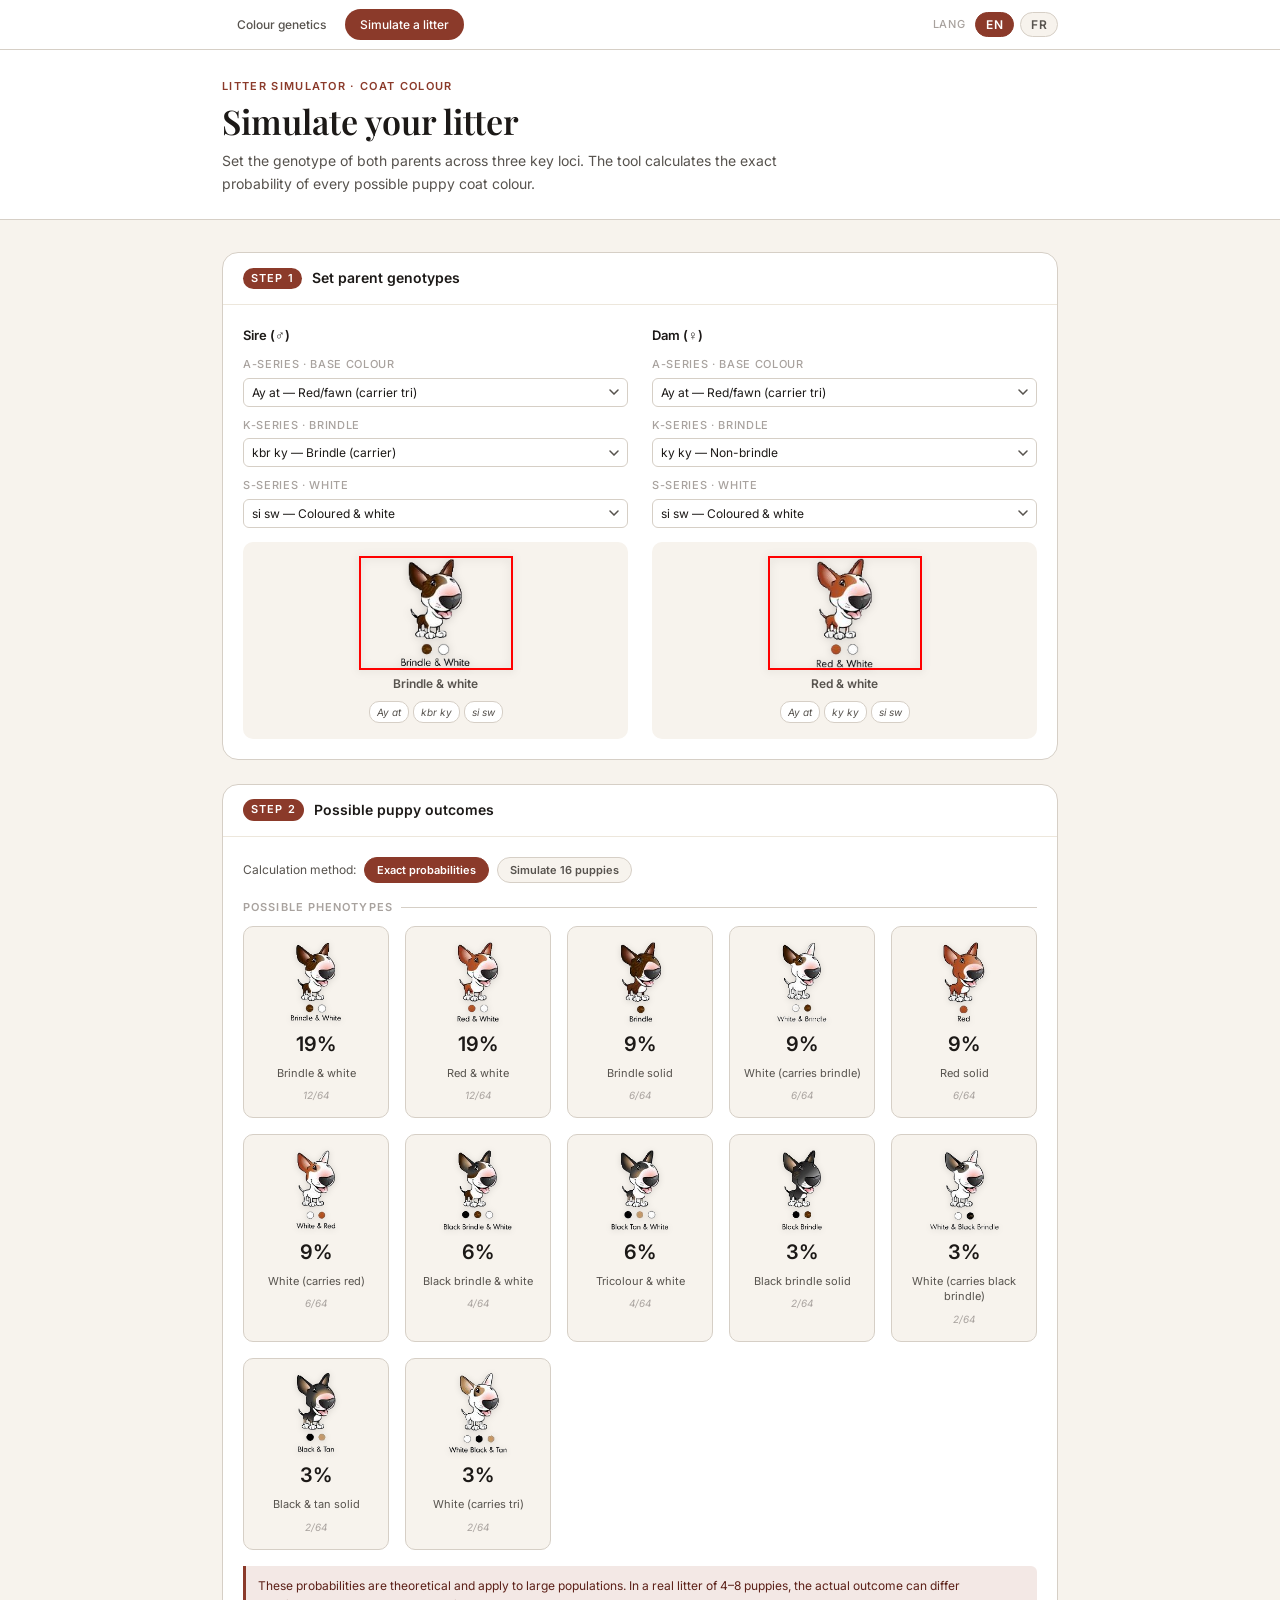
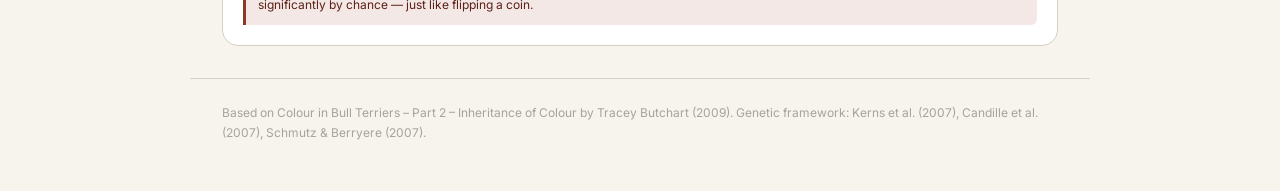
==== cross.html @ 782e5516 "Add files via upload" ====
<!DOCTYPE html>
<html lang="en">
<head>
<meta charset="UTF-8">
<meta name="viewport" content="width=device-width, initial-scale=1.0">
<title>Bull Terrier — Simulate a Litter</title>
<link rel="preconnect" href="https://fonts.googleapis.com">
<link href="https://fonts.googleapis.com/css2?family=Inter:wght@400;500;600&family=Playfair+Display:wght@600&display=swap" rel="stylesheet">
<link rel="stylesheet" href="styles.css">
</head>
<body>

<!-- TOP BAR -->
<div class="top-bar">
  <div class="top-bar-inner">
    <nav class="nav-links">
      <a class="nav-link" href="index.html" id="nav-genetics"></a>
      <a class="nav-link active" href="cross.html" id="nav-litter"></a>
    </nav>
    <div class="lang-group">
      <span class="lang-label">Lang</span>
      <button class="lang-btn active" id="btn-en" onclick="setLang('en')">EN</button>
      <button class="lang-btn" id="btn-fr" onclick="setLang('fr')">FR</button>
    </div>
  </div>
</div>

<!-- PAGE HEADER -->
<div class="page-header">
  <div class="page-header-inner">
    <div class="header-eyebrow" id="hdr-eyebrow"></div>
    <h1 id="hdr-title"></h1>
    <p id="hdr-desc"></p>
  </div>
</div>

<main>
  <!-- PARENTS CARD -->
  <div class="card">
    <div class="card-header">
      <span class="card-tag" id="card-tag-parents"></span>
      <span class="card-title" id="card-title-parents"></span>
    </div>
    <div class="card-body">
      <div class="parents-grid">

        <!-- Parent 1 -->
        <div class="parent-block">
          <div class="parent-label" id="p1-label"></div>
          <div class="locus-row">
            <div class="locus-row-label" id="p1-a-label"></div>
            <select id="p1-A" onchange="update()"></select>
          </div>
          <div class="locus-row">
            <div class="locus-row-label" id="p1-k-label"></div>
            <select id="p1-K" onchange="update()"></select>
          </div>
          <div class="locus-row">
            <div class="locus-row-label" id="p1-s-label"></div>
            <select id="p1-S" onchange="update()"></select>
          </div>
          <div class="dog-preview" id="p1-preview">
            <img id="p1-img" src="" alt="Parent 1" onerror="this.style.outline='2px solid red';console.error('Image not found:',this.src)"/>
            <div class="phenotype-badge" id="p1-pheno-label"></div>
            <div class="genotype-pills" id="p1-geno-pills"></div>
          </div>
        </div>

        <!-- Parent 2 -->
        <div class="parent-block">
          <div class="parent-label" id="p2-label"></div>
          <div class="locus-row">
            <div class="locus-row-label" id="p2-a-label"></div>
            <select id="p2-A" onchange="update()"></select>
          </div>
          <div class="locus-row">
            <div class="locus-row-label" id="p2-k-label"></div>
            <select id="p2-K" onchange="update()"></select>
          </div>
          <div class="locus-row">
            <div class="locus-row-label" id="p2-s-label"></div>
            <select id="p2-S" onchange="update()"></select>
          </div>
          <div class="dog-preview" id="p2-preview">
            <img id="p2-img" src="" alt="Parent 2" onerror="this.style.outline='2px solid red';console.error('Image not found:',this.src)"/>
            <div class="phenotype-badge" id="p2-pheno-label"></div>
            <div class="genotype-pills" id="p2-geno-pills"></div>
          </div>
        </div>

      </div>
    </div>
  </div>

  <!-- RESULTS CARD -->
  <div class="card">
    <div class="card-header">
      <span class="card-tag" id="card-tag-results"></span>
      <span class="card-title" id="card-title-results"></span>
    </div>
    <div class="card-body">
      <div class="method-row">
        <span class="method-label" id="method-label"></span>
        <button class="method-btn active" id="btn-exact" onclick="setMethod('exact')"></button>
        <button class="method-btn" id="btn-sim" onclick="setMethod('sim')"></button>
      </div>
      <div class="section-label" id="results-section-label"></div>
      <div class="results-grid" id="results-grid"></div>
      <div class="note-box" id="results-note"></div>
    </div>
  </div>
</main>

<footer id="footer-ref"></footer>

<script>
/* ══════════════════════════════════════════
   PNG ASSET MAP
══════════════════════════════════════════ */
const DOG_IMAGES = {
  'red-solid':           'assets/BT_SolidRed.png',
  'red-white':           'assets/BT_Red_White.png',
  'tri-solid':           'assets/BT_SolidTri.png',
  'tri-white':           'assets/BT_Tri.png',
  'brindle-solid':       'assets/BT_SolidBrindle.png',
  'brindle-white':       'assets/BT_Brindle_White.png',
  'black-brindle-solid': 'assets/BT_SolidBlackBrindle.png',
  'black-brindle-white': 'assets/BT_BlackBrindle.png',
  'white-red':           'assets/BT_white_CarRed.png',
  'white-tri':           'assets/BT_white_CarTri.png',
  'white-brindle':       'assets/BT_white_CarBrindle.png',
  'white-black-brindle': 'assets/BT_white_CarBlackBrindle.png',
};

/* ══════════════════════════════════════════
   TRANSLATIONS
══════════════════════════════════════════ */
const T = {
  en:{
    navGenetics:'Colour genetics', navLitter:'Simulate a litter',
    eyebrow:'Litter Simulator · Coat Colour',
    title:'Simulate your litter',
    desc:'Set the genotype of both parents across three key loci. The tool calculates the exact probability of every possible puppy coat colour.',
    tagParents:'Step 1', titleParents:'Set parent genotypes',
    tagResults:'Step 2', titleResults:'Possible puppy outcomes',
    p1:'Sire (♂)', p2:'Dam (♀)',
    aLocus:'A-series · Base colour', kLocus:'K-series · Brindle', sLocus:'S-series · White',
    methodLabel:'Calculation method:',
    btnExact:'Exact probabilities', btnSim:'Simulate 16 puppies',
    resultsLabel:'Possible phenotypes',
    note:'These probabilities are theoretical and apply to large populations. In a real litter of 4–8 puppies, the actual outcome can differ significantly by chance — just like flipping a coin.',
    noteSimu:'Simulation of 16 random puppies drawn from the genetic probabilities above.',
    footer:'Based on Colour in Bull Terriers – Part 2 – Inheritance of Colour by Tracey Butchart (2009). Genetic framework: Kerns et al. (2007), Candille et al. (2007), Schmutz & Berryere (2007).',
    A:{ AyAy:'Ay Ay — Red/fawn (true)',Ayat:'Ay at — Red/fawn (carrier tri)',atat:'at at — Black & tan / tri' },
    K:{ kbrkbr:'kbr kbr — Brindle (true)',kbrky:'kbr ky — Brindle (carrier)',kyky:'ky ky — Non-brindle' },
    S:{ sisi:'si si — Solid coloured',sisw:'si sw — Coloured & white',swsw:'sw sw — All white' },
    phenoLabel(ph){
      const map={
        'red-solid':'Red solid','red-white':'Red & white',
        'tri-solid':'Black & tan solid','tri-white':'Tricolour & white',
        'brindle-solid':'Brindle solid','brindle-white':'Brindle & white',
        'black-brindle-solid':'Black brindle solid','black-brindle-white':'Black brindle & white',
        'white-red':'White (carries red)','white-tri':'White (carries tri)',
        'white-brindle':'White (carries brindle)','white-black-brindle':'White (carries black brindle)',
      };
      return map[ph]||ph;
    },
    genoDesc(A,K,S){
      const ab=A==='AyAy'?'Ay Ay':A==='Ayat'?'Ay at':'at at';
      const kb=K==='kbrkbr'?'kbr kbr':K==='kbrky'?'kbr ky':'ky ky';
      const sb=S==='sisi'?'si si':S==='sisw'?'si sw':'sw sw';
      return [ab,kb,sb];
    },
    phenoVisible(A,K,S){
      if(S==='swsw'){
        if(!A.includes('Ay')&&K.includes('kbr')) return 'White (carries black brindle)';
        if(!A.includes('Ay')) return 'White (carries tri)';
        if(K.includes('kbr')) return 'White (carries brindle)';
        return 'White (carries red)';
      }
      const base=A.includes('Ay')?'red':'tri';
      const brindle=K.includes('kbr');
      const partial=S==='sisw';
      if(base==='red'&&!brindle) return partial?'Red & white':'Red solid';
      if(base==='red'&&brindle)  return partial?'Brindle & white':'Brindle solid';
      if(base==='tri'&&!brindle) return partial?'Tricolour & white':'Black & tan solid';
      return partial?'Black brindle & white':'Black brindle solid';
    }
  },
  fr:{
    navGenetics:'Génétique des couleurs', navLitter:'Simuler une portée',
    eyebrow:'Simulateur de portée · Couleur de robe',
    title:'Simuler votre portée',
    desc:'Définissez le génotype des deux parents pour les trois loci principaux. L\'outil calcule la probabilité exacte de chaque couleur de robe possible.',
    tagParents:'Étape 1', titleParents:'Définir les génotypes des parents',
    tagResults:'Étape 2', titleResults:'Résultats possibles des chiots',
    p1:'Père (♂)', p2:'Mère (♀)',
    aLocus:'Série A · Couleur de base', kLocus:'Série K · Bringé', sLocus:'Série S · Blanc',
    methodLabel:'Méthode de calcul :',
    btnExact:'Probabilités exactes', btnSim:'Simuler 16 chiots',
    resultsLabel:'Phénotypes possibles',
    note:'Ces probabilités sont théoriques et s\'appliquent à de grandes populations. Dans une portée réelle de 4 à 8 chiots, le résultat peut différer significativement par hasard — comme lancer une pièce.',
    noteSimu:'Simulation de 16 chiots aléatoires tirés des probabilités génétiques ci-dessus.',
    footer:'D\'après Colour in Bull Terriers – Part 2 de Tracey Butchart (2009). Références : Kerns et al. (2007), Candille et al. (2007), Schmutz & Berryere (2007).',
    A:{ AyAy:'Ay Ay — Roux/fauve (vrai)',Ayat:'Ay at — Roux/fauve (porteur tri)',atat:'at at — Noir et feu / tricolore' },
    K:{ kbrkbr:'kbr kbr — Bringé (vrai)',kbrky:'kbr ky — Bringé (porteur)',kyky:'ky ky — Non-bringé' },
    S:{ sisi:'si si — Uni coloré',sisw:'si sw — Coloré & blanc',swsw:'sw sw — Entièrement blanc' },
    phenoLabel(ph){
      const map={
        'red-solid':'Roux uni','red-white':'Roux & blanc',
        'tri-solid':'Noir et feu uni','tri-white':'Tricolore & blanc',
        'brindle-solid':'Bringé uni','brindle-white':'Bringé & blanc',
        'black-brindle-solid':'Bringé noir uni','black-brindle-white':'Bringé noir & blanc',
        'white-red':'Blanc (porteur roux)','white-tri':'Blanc (porteur tri)',
        'white-brindle':'Blanc (porteur bringé)','white-black-brindle':'Blanc (porteur bringé noir)',
      };
      return map[ph]||ph;
    },
    genoDesc(A,K,S){
      const ab=A==='AyAy'?'Ay Ay':A==='Ayat'?'Ay at':'at at';
      const kb=K==='kbrkbr'?'kbr kbr':K==='kbrky'?'kbr ky':'ky ky';
      const sb=S==='sisi'?'si si':S==='sisw'?'si sw':'sw sw';
      return [ab,kb,sb];
    },
    phenoVisible(A,K,S){
      if(S==='swsw'){
        if(!A.includes('Ay')&&K.includes('kbr')) return 'Blanc (porteur bringé noir)';
        if(!A.includes('Ay')) return 'Blanc (porteur tri)';
        if(K.includes('kbr')) return 'Blanc (porteur bringé)';
        return 'Blanc (porteur roux)';
      }
      const base=A.includes('Ay')?'red':'tri';
      const brindle=K.includes('kbr');
      const partial=S==='sisw';
      if(base==='red'&&!brindle) return partial?'Roux & blanc':'Roux uni';
      if(base==='red'&&brindle)  return partial?'Bringé & blanc':'Bringé uni';
      if(base==='tri'&&!brindle) return partial?'Tricolore & blanc':'Noir et feu uni';
      return partial?'Bringé noir & blanc':'Bringé noir uni';
    }
  }
};

/* ══════════════════════════════════════════
   PHENOTYPE KEY
══════════════════════════════════════════ */
function phenoKey(A,K,S){
  const isWhite   = S==='swsw';
  const isBase    = A.includes('Ay');
  const isBrindle = K.includes('kbr');
  const isPartial = S==='sisw';
  if(isWhite){
    if(isBase  && !isBrindle) return 'white-red';
    if(isBase  &&  isBrindle) return 'white-brindle';
    if(!isBase && !isBrindle) return 'white-tri';
    return 'white-black-brindle';
  }
  if(isBase  && !isBrindle) return isPartial?'red-white':'red-solid';
  if(isBase  &&  isBrindle) return isPartial?'brindle-white':'brindle-solid';
  if(!isBase && !isBrindle) return isPartial?'tri-white':'tri-solid';
  return isPartial?'black-brindle-white':'black-brindle-solid';
}

/* ══════════════════════════════════════════
   GAMETES HELPER
══════════════════════════════════════════ */
function getGametes(geno, alleles){
  const[a,b]=alleles;
  if(geno===a+a) return[a,a];
  if(geno===b+b) return[b,b];
  return[a,b];
}

/* ══════════════════════════════════════════
   EXACT PROBABILITY (64 combos)
══════════════════════════════════════════ */
function exactProbs(p1A,p1K,p1S,p2A,p2K,p2S){
  const aA=['Ay','at'], aK=['kbr','ky'], aS=['si','sw'];
  const g1A=getGametes(p1A,aA), g2A=getGametes(p2A,aA);
  const g1K=getGametes(p1K,aK), g2K=getGametes(p2K,aK);
  const g1S=getGametes(p1S,aS), g2S=getGametes(p2S,aS);
  const counts={}; let total=0;
  for(const a1 of g1A) for(const a2 of g2A)
  for(const k1 of g1K) for(const k2 of g2K)
  for(const s1 of g1S) for(const s2 of g2S){
    const cA=[a1,a2].sort((x,y)=>(x==='Ay'?0:1)-(y==='Ay'?0:1)).join('');
    const cK=[k1,k2].sort((x,y)=>(x==='kbr'?0:1)-(y==='kbr'?0:1)).join('');
    const cS=[s1,s2].sort((x,y)=>(x==='si'?0:1)-(y==='si'?0:1)).join('');
    const pk=phenoKey(cA,cK,cS);
    counts[pk]=(counts[pk]||0)+1; total++;
  }
  return Object.entries(counts).map(([k,n])=>({key:k,prob:n/total,n,total})).sort((a,b)=>b.prob-a.prob);
}

/* ══════════════════════════════════════════
   STATE
══════════════════════════════════════════ */
let lang   = localStorage.getItem('btLang')||'en';
let method = 'exact';

function setLang(l){
  lang=l; localStorage.setItem('btLang',l);
  document.getElementById('btn-en').classList.toggle('active',l==='en');
  document.getElementById('btn-fr').classList.toggle('active',l==='fr');
  document.documentElement.lang=l;
  rebuildUI(); update();
}

function setMethod(m){
  method=m;
  document.getElementById('btn-exact').classList.toggle('active',m==='exact');
  document.getElementById('btn-sim').classList.toggle('active',m==='sim');
  update();
}

/* ══════════════════════════════════════════
   BUILD SELECTS
══════════════════════════════════════════ */
function buildSelect(id, locus, savedVal){
  const sel=document.getElementById(id);
  const opts=locus==='A'?T[lang].A:locus==='K'?T[lang].K:T[lang].S;
  sel.innerHTML=Object.entries(opts).map(([v,label])=>`<option value="${v}">${label}</option>`).join('');
  if(savedVal && sel.querySelector(`option[value="${savedVal}"]`)) sel.value=savedVal;
}

/* ══════════════════════════════════════════
   UPDATE PARENT PREVIEW
══════════════════════════════════════════ */
function updatePreview(num){
  const t=T[lang];
  const A=document.getElementById(`p${num}-A`).value;
  const K=document.getElementById(`p${num}-K`).value;
  const S=document.getElementById(`p${num}-S`).value;
  const pk=phenoKey(A,K,S);
  const src=DOG_IMAGES[pk]||DOG_IMAGES['red-solid'];

  // Find or create the img — handles both current HTML and any stale cached version
  let imgEl=document.getElementById(`p${num}-img`);
  if(!imgEl){
    const preview=document.getElementById(`p${num}-preview`);
    imgEl=document.createElement('img');
    imgEl.id=`p${num}-img`;
    preview.insertBefore(imgEl, preview.firstChild);
  }
  imgEl.src=src;
  imgEl.alt=t.phenoVisible(A,K,S);

  document.getElementById(`p${num}-pheno-label`).textContent=t.phenoVisible(A,K,S);
  const pills=t.genoDesc(A,K,S);
  document.getElementById(`p${num}-geno-pills`).innerHTML=pills.map(p=>`<span class="gpill">${p}</span>`).join('');
}

/* ══════════════════════════════════════════
   UPDATE RESULTS
══════════════════════════════════════════ */
function update(){
  updatePreview(1); updatePreview(2);
  const t=T[lang];
  const p1A=document.getElementById('p1-A').value, p1K=document.getElementById('p1-K').value, p1S=document.getElementById('p1-S').value;
  const p2A=document.getElementById('p2-A').value, p2K=document.getElementById('p2-K').value, p2S=document.getElementById('p2-S').value;

  let outcomes;
  if(method==='exact'){
    outcomes=exactProbs(p1A,p1K,p1S,p2A,p2K,p2S);
    document.getElementById('results-note').textContent=t.note;
  } else {
    const aA=['Ay','at'],aK=['kbr','ky'],aS=['si','sw'];
    const g1A=getGametes(p1A,aA),g2A=getGametes(p2A,aA);
    const g1K=getGametes(p1K,aK),g2K=getGametes(p2K,aK);
    const g1S=getGametes(p1S,aS),g2S=getGametes(p2S,aS);
    const counts={};
    for(let i=0;i<16;i++){
      const a1=g1A[Math.floor(Math.random()*2)],a2=g2A[Math.floor(Math.random()*2)];
      const k1=g1K[Math.floor(Math.random()*2)],k2=g2K[Math.floor(Math.random()*2)];
      const s1=g1S[Math.floor(Math.random()*2)],s2=g2S[Math.floor(Math.random()*2)];
      const cA=[a1,a2].sort((x,y)=>(x==='Ay'?0:1)-(y==='Ay'?0:1)).join('');
      const cK=[k1,k2].sort((x,y)=>(x==='kbr'?0:1)-(y==='kbr'?0:1)).join('');
      const cS=[s1,s2].sort((x,y)=>(x==='si'?0:1)-(y==='si'?0:1)).join('');
      counts[phenoKey(cA,cK,cS)]=(counts[phenoKey(cA,cK,cS)]||0)+1;
    }
    outcomes=Object.entries(counts).map(([k,n])=>({key:k,prob:n/16,n,total:16})).sort((a,b)=>b.prob-a.prob);
    document.getElementById('results-note').textContent=t.noteSimu;
  }

  document.getElementById('results-grid').innerHTML=outcomes.map(o=>{
    const pct=Math.round(o.prob*100);
    const frac=method==='exact'?`${o.n}/${o.total}`:`${o.n}/16`;
    return `<div class="result-card">
      <img src="${DOG_IMAGES[o.key]||DOG_IMAGES['red-solid']}" alt="${t.phenoLabel(o.key)}" loading="lazy"/>
      <div class="result-pct">${pct}%</div>
      <div class="result-label">${t.phenoLabel(o.key)}</div>
      <div class="result-geno">${frac}</div>
    </div>`;
  }).join('');
}

/* ══════════════════════════════════════════
   REBUILD FULL UI
══════════════════════════════════════════ */
function rebuildUI(){
  const t=T[lang];
  document.getElementById('nav-genetics').textContent=t.navGenetics;
  document.getElementById('nav-litter').textContent=t.navLitter;
  document.getElementById('hdr-eyebrow').textContent=t.eyebrow;
  document.getElementById('hdr-title').textContent=t.title;
  document.getElementById('hdr-desc').textContent=t.desc;
  document.getElementById('card-tag-parents').textContent=t.tagParents;
  document.getElementById('card-title-parents').textContent=t.titleParents;
  document.getElementById('card-tag-results').textContent=t.tagResults;
  document.getElementById('card-title-results').textContent=t.titleResults;
  document.getElementById('p1-label').textContent=t.p1;
  document.getElementById('p2-label').textContent=t.p2;
  document.getElementById('p1-a-label').textContent=t.aLocus;
  document.getElementById('p1-k-label').textContent=t.kLocus;
  document.getElementById('p1-s-label').textContent=t.sLocus;
  document.getElementById('p2-a-label').textContent=t.aLocus;
  document.getElementById('p2-k-label').textContent=t.kLocus;
  document.getElementById('p2-s-label').textContent=t.sLocus;
  document.getElementById('method-label').textContent=t.methodLabel;
  document.getElementById('btn-exact').textContent=t.btnExact;
  document.getElementById('btn-sim').textContent=t.btnSim;
  document.getElementById('results-section-label').textContent=t.resultsLabel;
  document.getElementById('footer-ref').textContent=t.footer;
  const vals={
    p1A:document.getElementById('p1-A').value, p1K:document.getElementById('p1-K').value, p1S:document.getElementById('p1-S').value,
    p2A:document.getElementById('p2-A').value, p2K:document.getElementById('p2-K').value, p2S:document.getElementById('p2-S').value,
  };
  buildSelect('p1-A','A',vals.p1A); buildSelect('p1-K','K',vals.p1K); buildSelect('p1-S','S',vals.p1S);
  buildSelect('p2-A','A',vals.p2A); buildSelect('p2-K','K',vals.p2K); buildSelect('p2-S','S',vals.p2S);
}

/* ══════════════════════════════════════════
   INIT
══════════════════════════════════════════ */
document.getElementById('btn-en').classList.toggle('active', lang==='en');
document.getElementById('btn-fr').classList.toggle('active', lang==='fr');
document.documentElement.lang = lang;
rebuildUI();
document.getElementById('p1-A').value='Ayat';
document.getElementById('p1-K').value='kbrky';
document.getElementById('p1-S').value='sisw';
document.getElementById('p2-A').value='Ayat';
document.getElementById('p2-K').value='kyky';
document.getElementById('p2-S').value='sisw';
update();
</script>
</body>
</html>
---- styles.css ----
/* ══════════════════════════════════════════
   BULL TERRIER GENETICS — SHARED STYLESHEET
   Used by: index.html, cross.html
══════════════════════════════════════════ */

*, *::before, *::after { box-sizing: border-box; margin: 0; padding: 0; }

:root {
  --cream: #F7F3ED;
  --cream-dark: #EDE7DC;
  --ink: #1C1917;
  --ink-soft: #57534E;
  --ink-muted: #A8A29E;
  --rule: #D6CFC6;
  --accent: #8B3A2A;
  --accent-light: #F3E8E5;
  --white: #FFFFFF;
  --radius-sm: 6px;
  --radius-md: 10px;
  --radius-lg: 16px;
}

body {
  font-family: 'Inter', sans-serif;
  background: var(--cream);
  color: var(--ink);
  min-height: 100vh;
  line-height: 1.6;
}

/* ── TOP BAR (shared) ── */
.top-bar {
  background: var(--white);
  border-bottom: 1px solid var(--rule);
  position: sticky;
  top: 0;
  z-index: 100;
}

.top-bar-inner {
  max-width: 900px;
  margin: 0 auto;
  padding: 0.55rem 2rem;
  display: flex;
  justify-content: space-between;
  align-items: center;
  gap: 12px;
}

/* ── NAV LINKS (top bar) ── */
.nav-links { display: flex; gap: 4px; }

.nav-link {
  font-family: 'Inter', sans-serif;
  font-size: 12px;
  font-weight: 500;
  padding: 5px 14px;
  border-radius: 20px;
  border: 1px solid transparent;
  color: var(--ink-soft);
  text-decoration: none;
  transition: all 0.15s;
}
.nav-link:hover { background: var(--cream-dark); }
.nav-link.active { background: var(--accent); color: var(--white); }

/* legacy back-button style */
.nav-btn {
  font-size: 12px;
  font-weight: 600;
  padding: 6px 12px;
  border-radius: 20px;
  border: 1px solid var(--rule);
  background: var(--cream);
  color: var(--ink-soft);
  text-decoration: none;
  transition: 0.15s;
}
.nav-btn:hover { background: var(--cream-dark); }

/* ── LANG SWITCHER ── */
.lang-group { display: flex; align-items: center; gap: 6px; }

.lang-label {
  font-size: 11px;
  color: var(--ink-muted);
  font-weight: 500;
  letter-spacing: 0.05em;
  text-transform: uppercase;
  margin-right: 4px;
}

.lang-btn {
  font-family: 'Inter', sans-serif;
  font-size: 12px;
  font-weight: 600;
  padding: 4px 10px;
  border-radius: 20px;
  border: 1px solid var(--rule);
  background: var(--cream);
  color: var(--ink-soft);
  cursor: pointer;
  letter-spacing: 0.04em;
  transition: all 0.15s;
}
.lang-btn.active { background: var(--accent); color: var(--white); border-color: var(--accent); }
.lang-btn:hover:not(.active) { background: var(--cream-dark); }

/* ── PAGE HEADER (cross.html uses .page-header, index.html uses <header>) ── */
.page-header { background: var(--white); border-bottom: 1px solid var(--rule); }
.page-header-inner { max-width: 900px; margin: 0 auto; padding: 1.75rem 2rem 1.5rem; }

header {
  background: var(--white);
  padding: 1.75rem 2rem 1.5rem;
  max-width: 900px;
  margin: 0 auto;
}

.header-eyebrow {
  font-size: 11px;
  font-weight: 600;
  letter-spacing: 0.12em;
  text-transform: uppercase;
  color: var(--accent);
  margin-bottom: 6px;
}

header h1,
.page-header-inner h1 {
  font-family: 'Playfair Display', serif;
  font-size: clamp(22px, 5vw, 34px);
  font-weight: 600;
  color: var(--ink);
  line-height: 1.2;
}

header p,
.page-header-inner p {
  font-size: 14px;
  color: var(--ink-soft);
  margin-top: 8px;
  max-width: 580px;
}

/* ── MAIN LAYOUT ── */
main {
  max-width: 900px;
  margin: 0 auto;
  padding: 2rem;
  display: grid;
  gap: 1.5rem;
}

/* ── SHARED SECTION LABEL ── */
.section-label {
  font-size: 11px;
  font-weight: 600;
  letter-spacing: 0.1em;
  text-transform: uppercase;
  color: var(--ink-muted);
  margin-bottom: 10px;
  display: flex;
  align-items: center;
  gap: 8px;
}
.section-label::after { content: ''; flex: 1; height: 1px; background: var(--rule); }

/* ── NOTE BOX (shared) ── */
.note-box {
  background: var(--accent-light);
  border-left: 3px solid var(--accent);
  border-radius: 0 var(--radius-sm) var(--radius-sm) 0;
  padding: 10px 12px;
  font-size: 12px;
  color: #5C2018;
  line-height: 1.6;
  margin-top: 1rem;
  grid-column: 1 / -1;
}

/* ── FOOTER ── */
footer {
  max-width: 900px;
  margin: 0 auto;
  padding: 1.5rem 2rem 3rem;
  font-size: 12px;
  color: var(--ink-muted);
  border-top: 1px solid var(--rule);
  line-height: 1.7;
}

/* ── DIVIDER ── */
.divider { border: none; border-top: 1px solid var(--rule); margin: 0.5rem 0 1rem; }


/* ════════════════════════════════════════
   INDEX.HTML — PUNNETT SQUARES
════════════════════════════════════════ */

.locus-card {
  background: var(--white);
  border: 1px solid var(--rule);
  border-radius: var(--radius-lg);
  overflow: hidden;
}

.locus-header {
  padding: 1rem 1.25rem 0.75rem;
  border-bottom: 1px solid var(--cream-dark);
  display: flex;
  align-items: baseline;
  gap: 10px;
  flex-wrap: wrap;
}

.locus-tag {
  font-size: 11px;
  font-weight: 600;
  letter-spacing: 0.1em;
  text-transform: uppercase;
  color: var(--white);
  background: var(--accent);
  padding: 2px 8px;
  border-radius: 20px;
  flex-shrink: 0;
}

.locus-title { font-size: 15px; font-weight: 600; color: var(--ink); }
.locus-subtitle { font-size: 12px; color: var(--ink-muted); margin-top: 2px; font-weight: 400; width: 100%; }

.locus-body {
  padding: 1.25rem;
  display: grid;
  grid-template-columns: 1fr 1fr;
  gap: 1.5rem;
  align-items: start;
}

/* Punnett select rows */
.parent-row { display: flex; align-items: center; gap: 8px; margin-bottom: 8px; }
.parent-row label { font-size: 12px; font-weight: 500; color: var(--ink-soft); min-width: 62px; }
.parent-row select {
  font-family: 'Inter', sans-serif;
  font-size: 12px;
  padding: 5px 8px;
  border-radius: var(--radius-sm);
  border: 1px solid var(--rule);
  background: var(--cream);
  color: var(--ink);
  cursor: pointer;
  flex: 1;
  appearance: none;
  background-image: url("data:image/svg+xml,%3Csvg xmlns='http://www.w3.org/2000/svg' width='10' height='6' viewBox='0 0 10 6'%3E%3Cpath d='M1 1l4 4 4-4' stroke='%2357534E' stroke-width='1.5' fill='none' stroke-linecap='round'/%3E%3C/svg%3E");
  background-repeat: no-repeat;
  background-position: right 8px center;
  padding-right: 24px;
}
.parent-row select:focus { outline: 2px solid var(--accent); outline-offset: 1px; }

/* Punnett table */
.punnett-wrap { overflow-x: auto; }
table.punnett { border-collapse: collapse; width: 100%; table-layout: fixed; }
table.punnett th, table.punnett td {
  text-align: center; vertical-align: middle;
  padding: 6px 4px; border: 1px solid var(--rule); font-size: 12px;
}
table.punnett th { font-weight: 500; color: var(--ink-soft); background: var(--cream); font-size: 11px; }
table.punnett .corner { background: var(--cream); border-color: var(--cream-dark); }
.cell-geno { font-weight: 600; font-size: 12px; font-style: italic; }
.cell-pheno { font-size: 10px; margin-top: 2px; opacity: 0.88; font-weight: 400; }

/* Frequency pills */
.freqs { display: flex; flex-direction: column; gap: 6px; margin-top: 12px; }
.freq-row { display: flex; align-items: center; gap: 8px; font-size: 12px; color: var(--ink-soft); }
.freq-dot { width: 10px; height: 10px; border-radius: 50%; flex-shrink: 0; }
.freq-pct { font-weight: 600; color: var(--ink); min-width: 32px; }

/* Allele legend chips */
.allele-legend { display: flex; gap: 10px; flex-wrap: wrap; margin-bottom: 10px; }
.allele-chip {
  font-size: 11px; padding: 3px 8px; border-radius: 20px;
  border: 1px solid var(--rule); color: var(--ink-soft); background: var(--cream); font-style: italic;
}
.allele-chip strong {
  font-style: normal; font-weight: 600; color: var(--ink);
  font-size: 10px; margin-right: 3px; text-transform: uppercase; letter-spacing: 0.05em;
}

/* General rules grid */
.rules-grid { display: grid; grid-template-columns: repeat(auto-fit, minmax(220px, 1fr)); gap: 10px; margin-top: 1rem; }
.rule-card {
  background: var(--white); border: 1px solid var(--rule);
  border-radius: var(--radius-md); padding: 10px 12px; font-size: 12px; color: var(--ink-soft); line-height: 1.6;
}
.rule-card::before { content: attr(data-icon); display: block; font-size: 16px; margin-bottom: 4px; }


/* ════════════════════════════════════════
   CROSS.HTML — LITTER SIMULATOR
════════════════════════════════════════ */

/* Cards */
.card { background: var(--white); border: 1px solid var(--rule); border-radius: var(--radius-lg); overflow: hidden; }
.card-header {
  padding: 0.9rem 1.25rem;
  border-bottom: 1px solid var(--cream-dark);
  display: flex; align-items: center; gap: 10px;
}
.card-tag {
  font-size: 11px; font-weight: 600; letter-spacing: 0.1em; text-transform: uppercase;
  color: var(--white); background: var(--accent); padding: 2px 8px; border-radius: 20px; flex-shrink: 0;
}
.card-title { font-size: 14px; font-weight: 600; color: var(--ink); }
.card-body { padding: 1.25rem; }

/* Parents grid */
.parents-grid { display: grid; grid-template-columns: 1fr 1fr; gap: 1.5rem; }
.parent-block { display: flex; flex-direction: column; gap: 10px; }
.parent-label { font-size: 13px; font-weight: 600; color: var(--ink); }

/* Dog preview box */
.dog-preview {
  display: flex; flex-direction: column; align-items: center;
  gap: 8px; background: var(--cream); border-radius: var(--radius-md); padding: 1rem; margin-top: 4px;
}
.dog-preview img {
  width: 150px; height: 110px; object-fit: contain;
  filter: drop-shadow(0 1px 4px rgba(0,0,0,.15));
  display: block;
}
.phenotype-badge { font-size: 12px; font-weight: 600; color: var(--ink-soft); text-align: center; line-height: 1.4; }
.genotype-pills { display: flex; flex-wrap: wrap; gap: 4px; justify-content: center; }
.gpill {
  font-size: 10px; font-style: italic; background: var(--white);
  border: 1px solid var(--rule); border-radius: 10px; padding: 2px 7px; color: var(--ink-soft);
}

/* Locus select rows (cross.html) */
.locus-row { display: flex; flex-direction: column; gap: 4px; }
.locus-row-label { font-size: 11px; font-weight: 500; color: var(--ink-muted); text-transform: uppercase; letter-spacing: 0.06em; }
.locus-row select {
  font-family: 'Inter', sans-serif; font-size: 12px; padding: 6px 8px;
  border-radius: var(--radius-sm); border: 1px solid var(--rule);
  background: var(--white); color: var(--ink); cursor: pointer; width: 100%;
  appearance: none;
  background-image: url("data:image/svg+xml,%3Csvg xmlns='http://www.w3.org/2000/svg' width='10' height='6' viewBox='0 0 10 6'%3E%3Cpath d='M1 1l4 4 4-4' stroke='%2357534E' stroke-width='1.5' fill='none' stroke-linecap='round'/%3E%3C/svg%3E");
  background-repeat: no-repeat; background-position: right 8px center; padding-right: 24px;
}
.locus-row select:focus { outline: 2px solid var(--accent); outline-offset: 1px; }

/* Method toggle */
.method-row { display: flex; align-items: center; gap: 8px; margin-bottom: 1rem; flex-wrap: wrap; }
.method-label { font-size: 12px; color: var(--ink-soft); }
.method-btn {
  font-family: 'Inter', sans-serif; font-size: 11px; font-weight: 600;
  padding: 5px 12px; border-radius: 20px; border: 1px solid var(--rule);
  background: var(--cream); color: var(--ink-soft); cursor: pointer; transition: all 0.15s;
}
.method-btn.active { background: var(--accent); color: var(--white); border-color: var(--accent); }
.method-btn:hover:not(.active) { background: var(--cream-dark); }

/* Results grid */
.results-grid { display: grid; grid-template-columns: repeat(auto-fill, minmax(130px, 1fr)); gap: 1rem; }
.result-card {
  display: flex; flex-direction: column; align-items: center; gap: 6px;
  background: var(--cream); border: 1px solid var(--rule);
  border-radius: var(--radius-md); padding: 0.9rem 0.75rem;
}
.result-card img {
  width: 110px; height: 80px; object-fit: contain;
  filter: drop-shadow(0 1px 3px rgba(0,0,0,.12));
  display: block; margin: 0 auto;
  transition: transform 0.2s ease;
}
.result-card:hover img { transform: scale(1.05); }
.result-pct { font-size: 20px; font-weight: 600; color: var(--ink); }
.result-label { font-size: 11px; color: var(--ink-soft); text-align: center; line-height: 1.4; }
.result-geno { font-size: 10px; font-style: italic; color: var(--ink-muted); text-align: center; }

/* legacy size classes */
.dog-lg { width: 120px; height: auto; }
.dog-sm { width: 90px; height: auto; }


/* ── RESPONSIVE ── */
@media (max-width: 600px) {
  .locus-body { grid-template-columns: 1fr; }
  .parents-grid { grid-template-columns: 1fr; }
  .results-grid { grid-template-columns: repeat(auto-fill, minmax(110px, 1fr)); }
  main { padding: 1rem; }
  header, .page-header-inner { padding: 1.25rem 1rem 1rem; }
  .top-bar-inner { padding: 0.55rem 1rem; flex-wrap: wrap; }
}
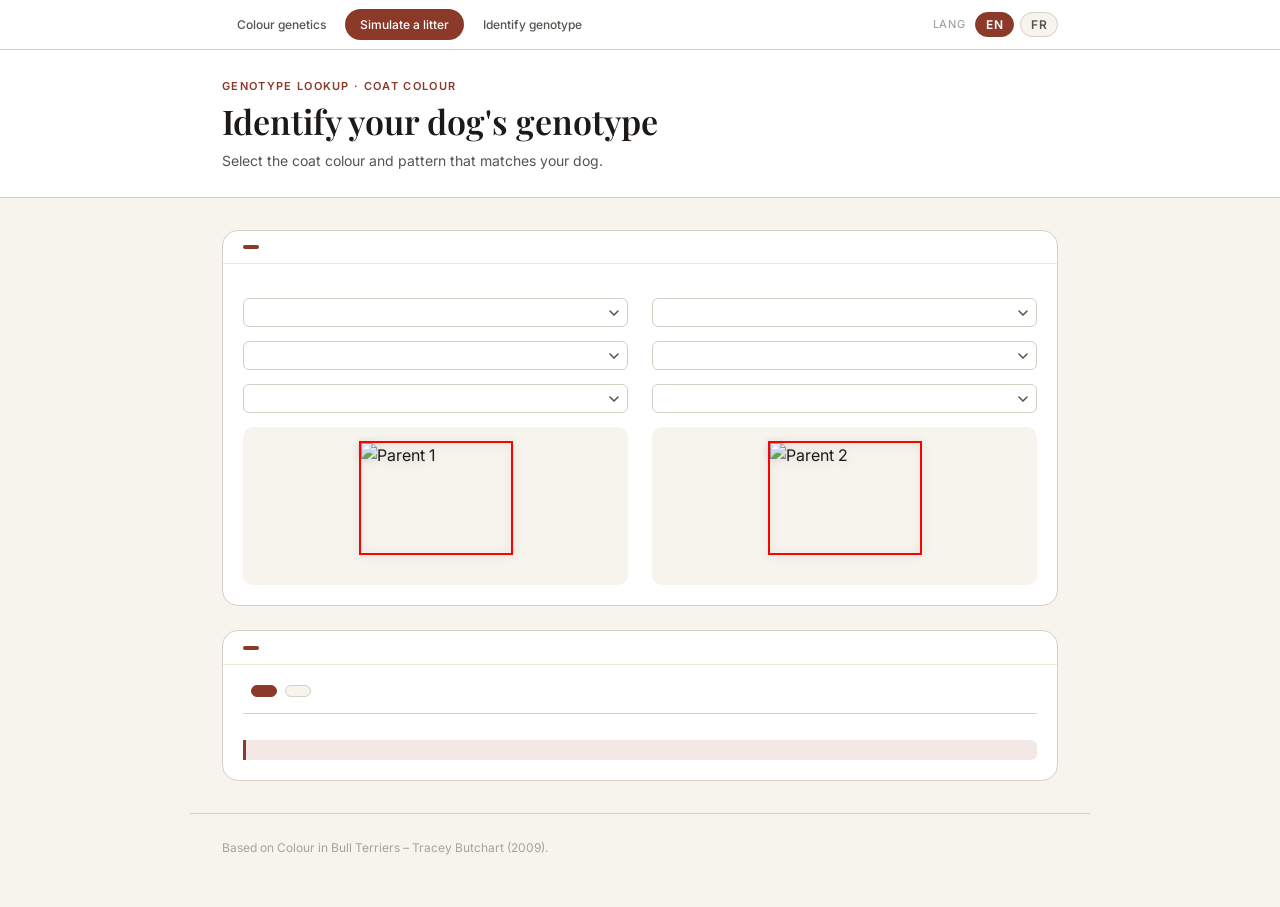
==== commit 70bc2219: "Add files via upload" ====
--- a/cross.html
+++ b/cross.html
@@ -16,6 +16,7 @@
     <nav class="nav-links">
       <a class="nav-link" href="index.html" id="nav-genetics"></a>
       <a class="nav-link active" href="cross.html" id="nav-litter"></a>
+      <a class="nav-link" href="reverse.html" id="nav-reverse"></a>
     </nav>
     <div class="lang-group">
       <span class="lang-label">Lang</span>
@@ -112,7 +113,7 @@
 </main>
 
 <footer id="footer-ref"></footer>
-
+<script src="js/ui.js"></script>
 <script>
 /* ══════════════════════════════════════════
    PNG ASSET MAP
@@ -137,7 +138,7 @@
 ══════════════════════════════════════════ */
 const T = {
   en:{
-    navGenetics:'Colour genetics', navLitter:'Simulate a litter',
+    navGenetics:'Colour genetics', navLitter:'Simulate a litter', navReverse:'Identify genotype',
     eyebrow:'Litter Simulator · Coat Colour',
     title:'Simulate your litter',
     desc:'Set the genotype of both parents across three key loci. The tool calculates the exact probability of every possible puppy coat colour.',
@@ -188,7 +189,7 @@
     }
   },
   fr:{
-    navGenetics:'Génétique des couleurs', navLitter:'Simuler une portée',
+    navGenetics:'Génétique des couleurs', navLitter:'Simuler une portée', navReverse:'Identifier le génotype',
     eyebrow:'Simulateur de portée · Couleur de robe',
     title:'Simuler votre portée',
     desc:'Définissez le génotype des deux parents pour les trois loci principaux. L\'outil calcule la probabilité exacte de chaque couleur de robe possible.',
@@ -199,19 +200,19 @@
     methodLabel:'Méthode de calcul :',
     btnExact:'Probabilités exactes', btnSim:'Simuler 16 chiots',
     resultsLabel:'Phénotypes possibles',
-    note:'Ces probabilités sont théoriques et s\'appliquent à de grandes populations. Dans une portée réelle de 4 à 8 chiots, le résultat peut différer significativement par hasard — comme lancer une pièce.',
+    note:'Ces probabilités sont théoriques et s\'appliquent à de grandes populations, elles représentent le champ des possibles. Dans une portée réelle de 4 à 8 chiots, le résultat peut différer significativement par hasard — comme lancer une pièce.',
     noteSimu:'Simulation de 16 chiots aléatoires tirés des probabilités génétiques ci-dessus.',
     footer:'D\'après Colour in Bull Terriers – Part 2 de Tracey Butchart (2009). Références : Kerns et al. (2007), Candille et al. (2007), Schmutz & Berryere (2007).',
-    A:{ AyAy:'Ay Ay — Roux/fauve (vrai)',Ayat:'Ay at — Roux/fauve (porteur tri)',atat:'at at — Noir et feu / tricolore' },
+    A:{ AyAy:'Ay Ay — Rouge/fauve (vrai)',Ayat:'Ay at — Rouge/fauve (porteur tri)',atat:'at at — Noir et feu / tricolore' },
     K:{ kbrkbr:'kbr kbr — Bringé (vrai)',kbrky:'kbr ky — Bringé (porteur)',kyky:'ky ky — Non-bringé' },
-    S:{ sisi:'si si — Uni coloré',sisw:'si sw — Coloré & blanc',swsw:'sw sw — Entièrement blanc' },
+    S:{ sisi:'si si — Solide coloré',sisw:'si sw — Coloré & blanc',swsw:'sw sw — Entièrement blanc' },
     phenoLabel(ph){
       const map={
-        'red-solid':'Roux uni','red-white':'Roux & blanc',
-        'tri-solid':'Noir et feu uni','tri-white':'Tricolore & blanc',
-        'brindle-solid':'Bringé uni','brindle-white':'Bringé & blanc',
-        'black-brindle-solid':'Bringé noir uni','black-brindle-white':'Bringé noir & blanc',
-        'white-red':'Blanc (porteur roux)','white-tri':'Blanc (porteur tri)',
+        'red-solid':'Rouge solide','red-white':'Rouge & blanc',
+        'tri-solid':'Noir et feu solide','tri-white':'Tricolore & blanc',
+        'brindle-solid':'Bringé solide','brindle-white':'Bringé & blanc',
+        'black-brindle-solid':'Bringé noir solide','black-brindle-white':'Bringé noir & blanc',
+        'white-red':'Blanc (porteur rouge)','white-tri':'Blanc (porteur tri)',
         'white-brindle':'Blanc (porteur bringé)','white-black-brindle':'Blanc (porteur bringé noir)',
       };
       return map[ph]||ph;
@@ -227,15 +228,15 @@
         if(!A.includes('Ay')&&K.includes('kbr')) return 'Blanc (porteur bringé noir)';
         if(!A.includes('Ay')) return 'Blanc (porteur tri)';
         if(K.includes('kbr')) return 'Blanc (porteur bringé)';
-        return 'Blanc (porteur roux)';
+        return 'Blanc (porteur rouge)';
       }
       const base=A.includes('Ay')?'red':'tri';
       const brindle=K.includes('kbr');
       const partial=S==='sisw';
-      if(base==='red'&&!brindle) return partial?'Roux & blanc':'Roux uni';
-      if(base==='red'&&brindle)  return partial?'Bringé & blanc':'Bringé uni';
-      if(base==='tri'&&!brindle) return partial?'Tricolore & blanc':'Noir et feu uni';
-      return partial?'Bringé noir & blanc':'Bringé noir uni';
+      if(base==='red'&&!brindle) return partial?'Rouge & blanc':'Rouge solide';
+      if(base==='red'&&brindle)  return partial?'Bringé & blanc':'Bringé solide';
+      if(base==='tri'&&!brindle) return partial?'Tricolore & blanc':'Noir et feu solide';
+      return partial?'Bringé noir & blanc':'Bringé noir solide';
     }
   }
 };
@@ -442,6 +443,38 @@
 document.getElementById('p2-K').value='kyky';
 document.getElementById('p2-S').value='sisw';
 update();
+
+/* ══════════════════════════════════════════
+   RENDER ALL UI
+══════════════════════════════════════════ */
+function renderAll(){
+  const ui = UI[lang];
+  document.getElementById('nav-genetics').textContent  = ui.navGenetics;
+  document.getElementById('nav-litter').textContent    = ui.navLitter;
+  document.getElementById('nav-reverse').textContent   = ui.navReverse;
+  document.getElementById('hdr-eyebrow').textContent   = ui.eyebrow;
+  document.getElementById('hdr-title').textContent     = ui.title;
+  document.getElementById('hdr-desc').textContent      = ui.desc;
+  document.getElementById('card-tag-step1').textContent  = ui.tagStep1;
+  document.getElementById('card-title-step1').textContent = ui.titleStep1;
+  document.getElementById('card-tag-step2').textContent  = ui.tagStep2;
+  document.getElementById('card-title-step2').textContent = ui.titleResults;
+  document.getElementById('label-coloured').textContent  = ui.labelColoured;
+  document.getElementById('label-white').textContent     = ui.labelWhite;
+  document.getElementById('empty-text').textContent      = ui.emptyText;
+  document.getElementById('footer-ref').textContent      = ui.footer;
+  renderGrid('grid-coloured', 'coloured');
+  renderGrid('grid-white',    'white');
+  renderResults();
+}
+
+/* ══════════════════════════════════════════
+   INIT
+══════════════════════════════════════════ */
+document.getElementById('btn-en').classList.toggle('active', lang==='en');
+document.getElementById('btn-fr').classList.toggle('active', lang==='fr');
+document.documentElement.lang = lang;
+renderAll();
 </script>
 </body>
 </html>
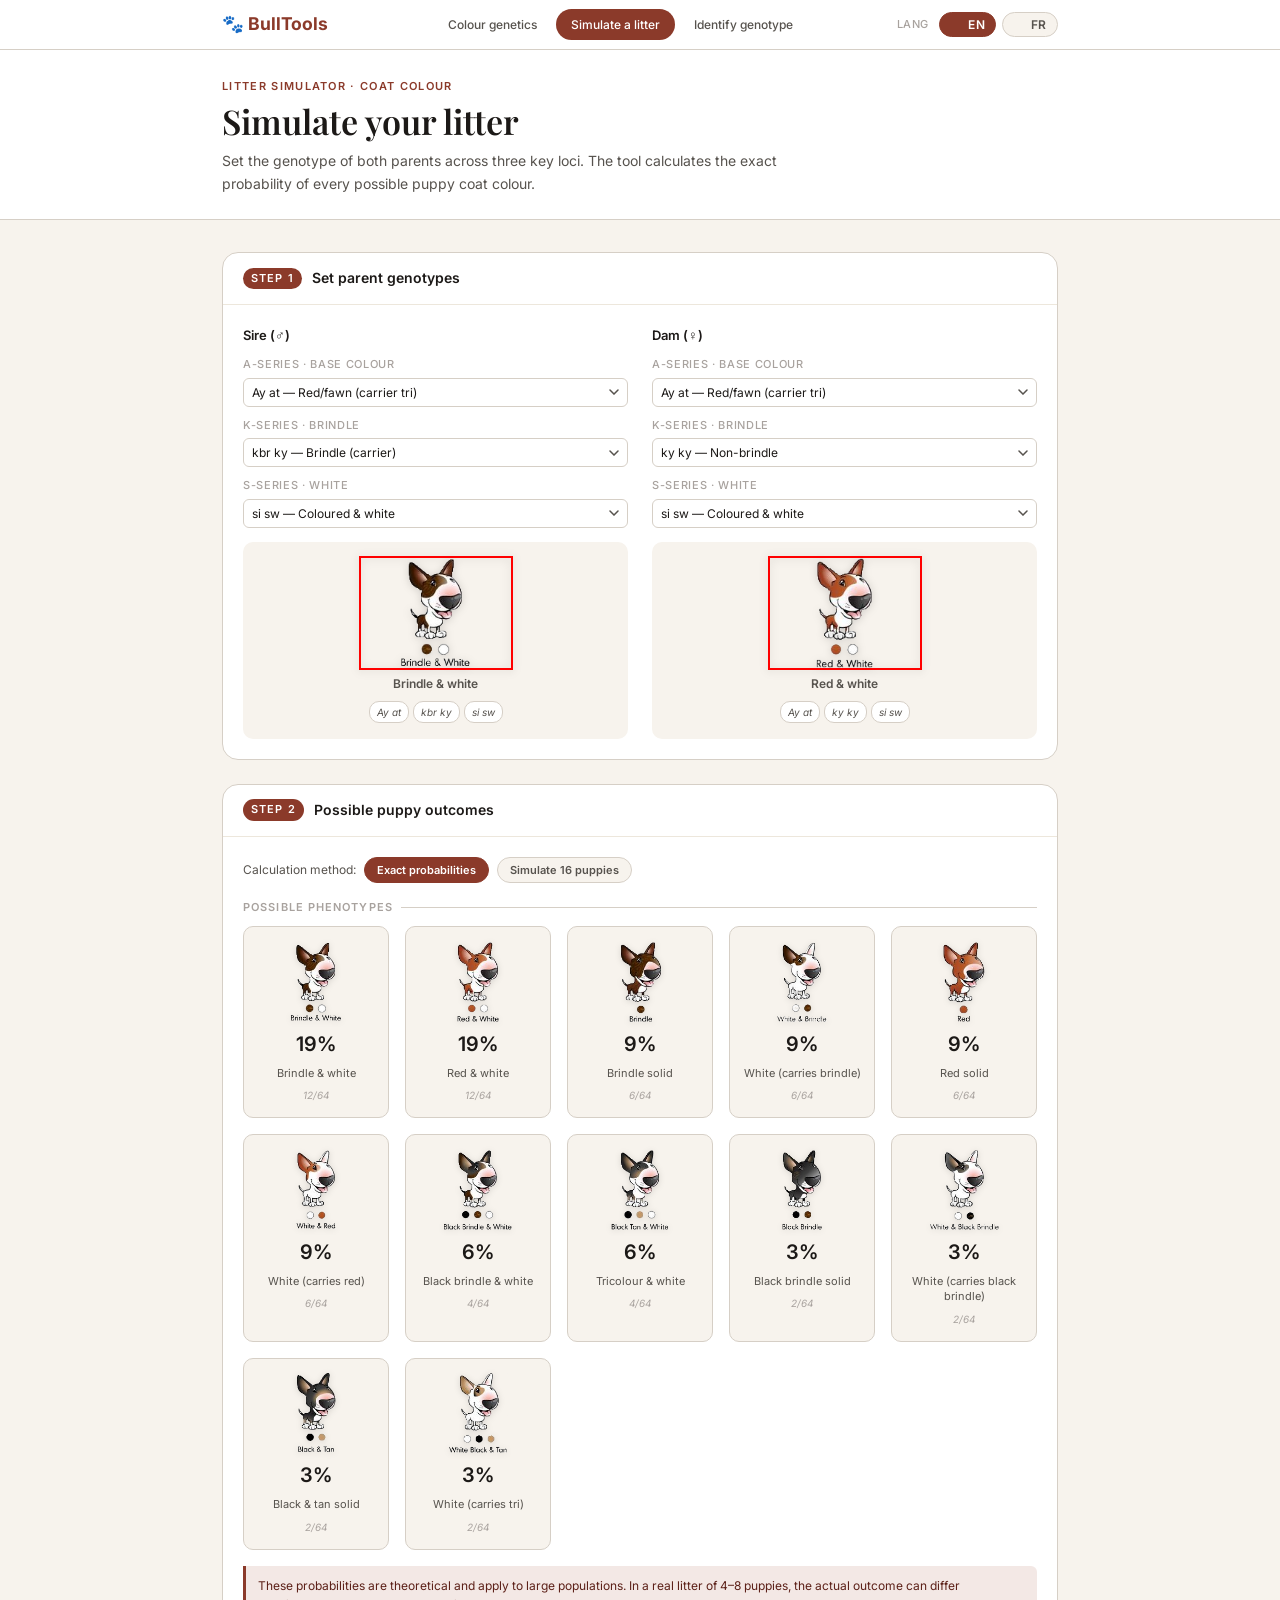
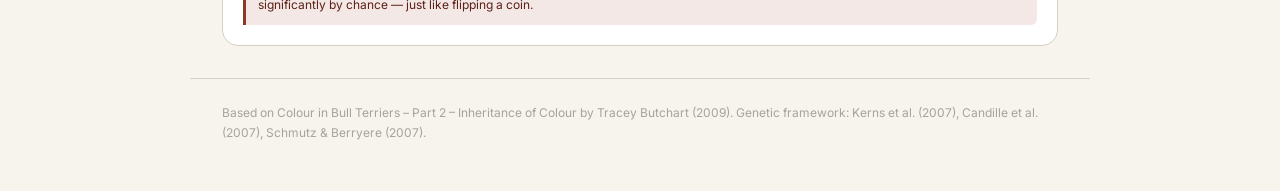
==== commit af4260a7: "Add files via upload" ====
--- a/cross.html
+++ b/cross.html
@@ -13,11 +13,17 @@
 <!-- TOP BAR -->
 <div class="top-bar">
   <div class="top-bar-inner">
+
+  <a href="index.html" class="brand">
+    🐾 BullTools
+  </a>
+
     <nav class="nav-links">
-      <a class="nav-link" href="index.html" id="nav-genetics"></a>
+      <a class="nav-link" href="genetics.html" id="nav-genetics"></a>
       <a class="nav-link active" href="cross.html" id="nav-litter"></a>
       <a class="nav-link" href="reverse.html" id="nav-reverse"></a>
     </nav>
+    
     <div class="lang-group">
       <span class="lang-label">Lang</span>
       <button class="lang-btn active" id="btn-en" onclick="setLang('en')">EN</button>
@@ -113,368 +119,9 @@
 </main>
 
 <footer id="footer-ref"></footer>
+
 <script src="js/ui.js"></script>
-<script>
-/* ══════════════════════════════════════════
-   PNG ASSET MAP
-══════════════════════════════════════════ */
-const DOG_IMAGES = {
-  'red-solid':           'assets/BT_SolidRed.png',
-  'red-white':           'assets/BT_Red_White.png',
-  'tri-solid':           'assets/BT_SolidTri.png',
-  'tri-white':           'assets/BT_Tri.png',
-  'brindle-solid':       'assets/BT_SolidBrindle.png',
-  'brindle-white':       'assets/BT_Brindle_White.png',
-  'black-brindle-solid': 'assets/BT_SolidBlackBrindle.png',
-  'black-brindle-white': 'assets/BT_BlackBrindle.png',
-  'white-red':           'assets/BT_white_CarRed.png',
-  'white-tri':           'assets/BT_white_CarTri.png',
-  'white-brindle':       'assets/BT_white_CarBrindle.png',
-  'white-black-brindle': 'assets/BT_white_CarBlackBrindle.png',
-};
+<script src="js/cross.js"></script>
 
-/* ══════════════════════════════════════════
-   TRANSLATIONS
-══════════════════════════════════════════ */
-const T = {
-  en:{
-    navGenetics:'Colour genetics', navLitter:'Simulate a litter', navReverse:'Identify genotype',
-    eyebrow:'Litter Simulator · Coat Colour',
-    title:'Simulate your litter',
-    desc:'Set the genotype of both parents across three key loci. The tool calculates the exact probability of every possible puppy coat colour.',
-    tagParents:'Step 1', titleParents:'Set parent genotypes',
-    tagResults:'Step 2', titleResults:'Possible puppy outcomes',
-    p1:'Sire (♂)', p2:'Dam (♀)',
-    aLocus:'A-series · Base colour', kLocus:'K-series · Brindle', sLocus:'S-series · White',
-    methodLabel:'Calculation method:',
-    btnExact:'Exact probabilities', btnSim:'Simulate 16 puppies',
-    resultsLabel:'Possible phenotypes',
-    note:'These probabilities are theoretical and apply to large populations. In a real litter of 4–8 puppies, the actual outcome can differ significantly by chance — just like flipping a coin.',
-    noteSimu:'Simulation of 16 random puppies drawn from the genetic probabilities above.',
-    footer:'Based on Colour in Bull Terriers – Part 2 – Inheritance of Colour by Tracey Butchart (2009). Genetic framework: Kerns et al. (2007), Candille et al. (2007), Schmutz & Berryere (2007).',
-    A:{ AyAy:'Ay Ay — Red/fawn (true)',Ayat:'Ay at — Red/fawn (carrier tri)',atat:'at at — Black & tan / tri' },
-    K:{ kbrkbr:'kbr kbr — Brindle (true)',kbrky:'kbr ky — Brindle (carrier)',kyky:'ky ky — Non-brindle' },
-    S:{ sisi:'si si — Solid coloured',sisw:'si sw — Coloured & white',swsw:'sw sw — All white' },
-    phenoLabel(ph){
-      const map={
-        'red-solid':'Red solid','red-white':'Red & white',
-        'tri-solid':'Black & tan solid','tri-white':'Tricolour & white',
-        'brindle-solid':'Brindle solid','brindle-white':'Brindle & white',
-        'black-brindle-solid':'Black brindle solid','black-brindle-white':'Black brindle & white',
-        'white-red':'White (carries red)','white-tri':'White (carries tri)',
-        'white-brindle':'White (carries brindle)','white-black-brindle':'White (carries black brindle)',
-      };
-      return map[ph]||ph;
-    },
-    genoDesc(A,K,S){
-      const ab=A==='AyAy'?'Ay Ay':A==='Ayat'?'Ay at':'at at';
-      const kb=K==='kbrkbr'?'kbr kbr':K==='kbrky'?'kbr ky':'ky ky';
-      const sb=S==='sisi'?'si si':S==='sisw'?'si sw':'sw sw';
-      return [ab,kb,sb];
-    },
-    phenoVisible(A,K,S){
-      if(S==='swsw'){
-        if(!A.includes('Ay')&&K.includes('kbr')) return 'White (carries black brindle)';
-        if(!A.includes('Ay')) return 'White (carries tri)';
-        if(K.includes('kbr')) return 'White (carries brindle)';
-        return 'White (carries red)';
-      }
-      const base=A.includes('Ay')?'red':'tri';
-      const brindle=K.includes('kbr');
-      const partial=S==='sisw';
-      if(base==='red'&&!brindle) return partial?'Red & white':'Red solid';
-      if(base==='red'&&brindle)  return partial?'Brindle & white':'Brindle solid';
-      if(base==='tri'&&!brindle) return partial?'Tricolour & white':'Black & tan solid';
-      return partial?'Black brindle & white':'Black brindle solid';
-    }
-  },
-  fr:{
-    navGenetics:'Génétique des couleurs', navLitter:'Simuler une portée', navReverse:'Identifier le génotype',
-    eyebrow:'Simulateur de portée · Couleur de robe',
-    title:'Simuler votre portée',
-    desc:'Définissez le génotype des deux parents pour les trois loci principaux. L\'outil calcule la probabilité exacte de chaque couleur de robe possible.',
-    tagParents:'Étape 1', titleParents:'Définir les génotypes des parents',
-    tagResults:'Étape 2', titleResults:'Résultats possibles des chiots',
-    p1:'Père (♂)', p2:'Mère (♀)',
-    aLocus:'Série A · Couleur de base', kLocus:'Série K · Bringé', sLocus:'Série S · Blanc',
-    methodLabel:'Méthode de calcul :',
-    btnExact:'Probabilités exactes', btnSim:'Simuler 16 chiots',
-    resultsLabel:'Phénotypes possibles',
-    note:'Ces probabilités sont théoriques et s\'appliquent à de grandes populations, elles représentent le champ des possibles. Dans une portée réelle de 4 à 8 chiots, le résultat peut différer significativement par hasard — comme lancer une pièce.',
-    noteSimu:'Simulation de 16 chiots aléatoires tirés des probabilités génétiques ci-dessus.',
-    footer:'D\'après Colour in Bull Terriers – Part 2 de Tracey Butchart (2009). Références : Kerns et al. (2007), Candille et al. (2007), Schmutz & Berryere (2007).',
-    A:{ AyAy:'Ay Ay — Rouge/fauve (vrai)',Ayat:'Ay at — Rouge/fauve (porteur tri)',atat:'at at — Noir et feu / tricolore' },
-    K:{ kbrkbr:'kbr kbr — Bringé (vrai)',kbrky:'kbr ky — Bringé (porteur)',kyky:'ky ky — Non-bringé' },
-    S:{ sisi:'si si — Solide coloré',sisw:'si sw — Coloré & blanc',swsw:'sw sw — Entièrement blanc' },
-    phenoLabel(ph){
-      const map={
-        'red-solid':'Rouge solide','red-white':'Rouge & blanc',
-        'tri-solid':'Noir et feu solide','tri-white':'Tricolore & blanc',
-        'brindle-solid':'Bringé solide','brindle-white':'Bringé & blanc',
-        'black-brindle-solid':'Bringé noir solide','black-brindle-white':'Bringé noir & blanc',
-        'white-red':'Blanc (porteur rouge)','white-tri':'Blanc (porteur tri)',
-        'white-brindle':'Blanc (porteur bringé)','white-black-brindle':'Blanc (porteur bringé noir)',
-      };
-      return map[ph]||ph;
-    },
-    genoDesc(A,K,S){
-      const ab=A==='AyAy'?'Ay Ay':A==='Ayat'?'Ay at':'at at';
-      const kb=K==='kbrkbr'?'kbr kbr':K==='kbrky'?'kbr ky':'ky ky';
-      const sb=S==='sisi'?'si si':S==='sisw'?'si sw':'sw sw';
-      return [ab,kb,sb];
-    },
-    phenoVisible(A,K,S){
-      if(S==='swsw'){
-        if(!A.includes('Ay')&&K.includes('kbr')) return 'Blanc (porteur bringé noir)';
-        if(!A.includes('Ay')) return 'Blanc (porteur tri)';
-        if(K.includes('kbr')) return 'Blanc (porteur bringé)';
-        return 'Blanc (porteur rouge)';
-      }
-      const base=A.includes('Ay')?'red':'tri';
-      const brindle=K.includes('kbr');
-      const partial=S==='sisw';
-      if(base==='red'&&!brindle) return partial?'Rouge & blanc':'Rouge solide';
-      if(base==='red'&&brindle)  return partial?'Bringé & blanc':'Bringé solide';
-      if(base==='tri'&&!brindle) return partial?'Tricolore & blanc':'Noir et feu solide';
-      return partial?'Bringé noir & blanc':'Bringé noir solide';
-    }
-  }
-};
-
-/* ══════════════════════════════════════════
-   PHENOTYPE KEY
-══════════════════════════════════════════ */
-function phenoKey(A,K,S){
-  const isWhite   = S==='swsw';
-  const isBase    = A.includes('Ay');
-  const isBrindle = K.includes('kbr');
-  const isPartial = S==='sisw';
-  if(isWhite){
-    if(isBase  && !isBrindle) return 'white-red';
-    if(isBase  &&  isBrindle) return 'white-brindle';
-    if(!isBase && !isBrindle) return 'white-tri';
-    return 'white-black-brindle';
-  }
-  if(isBase  && !isBrindle) return isPartial?'red-white':'red-solid';
-  if(isBase  &&  isBrindle) return isPartial?'brindle-white':'brindle-solid';
-  if(!isBase && !isBrindle) return isPartial?'tri-white':'tri-solid';
-  return isPartial?'black-brindle-white':'black-brindle-solid';
-}
-
-/* ══════════════════════════════════════════
-   GAMETES HELPER
-══════════════════════════════════════════ */
-function getGametes(geno, alleles){
-  const[a,b]=alleles;
-  if(geno===a+a) return[a,a];
-  if(geno===b+b) return[b,b];
-  return[a,b];
-}
-
-/* ══════════════════════════════════════════
-   EXACT PROBABILITY (64 combos)
-══════════════════════════════════════════ */
-function exactProbs(p1A,p1K,p1S,p2A,p2K,p2S){
-  const aA=['Ay','at'], aK=['kbr','ky'], aS=['si','sw'];
-  const g1A=getGametes(p1A,aA), g2A=getGametes(p2A,aA);
-  const g1K=getGametes(p1K,aK), g2K=getGametes(p2K,aK);
-  const g1S=getGametes(p1S,aS), g2S=getGametes(p2S,aS);
-  const counts={}; let total=0;
-  for(const a1 of g1A) for(const a2 of g2A)
-  for(const k1 of g1K) for(const k2 of g2K)
-  for(const s1 of g1S) for(const s2 of g2S){
-    const cA=[a1,a2].sort((x,y)=>(x==='Ay'?0:1)-(y==='Ay'?0:1)).join('');
-    const cK=[k1,k2].sort((x,y)=>(x==='kbr'?0:1)-(y==='kbr'?0:1)).join('');
-    const cS=[s1,s2].sort((x,y)=>(x==='si'?0:1)-(y==='si'?0:1)).join('');
-    const pk=phenoKey(cA,cK,cS);
-    counts[pk]=(counts[pk]||0)+1; total++;
-  }
-  return Object.entries(counts).map(([k,n])=>({key:k,prob:n/total,n,total})).sort((a,b)=>b.prob-a.prob);
-}
-
-/* ══════════════════════════════════════════
-   STATE
-══════════════════════════════════════════ */
-let lang   = localStorage.getItem('btLang')||'en';
-let method = 'exact';
-
-function setLang(l){
-  lang=l; localStorage.setItem('btLang',l);
-  document.getElementById('btn-en').classList.toggle('active',l==='en');
-  document.getElementById('btn-fr').classList.toggle('active',l==='fr');
-  document.documentElement.lang=l;
-  rebuildUI(); update();
-}
-
-function setMethod(m){
-  method=m;
-  document.getElementById('btn-exact').classList.toggle('active',m==='exact');
-  document.getElementById('btn-sim').classList.toggle('active',m==='sim');
-  update();
-}
-
-/* ══════════════════════════════════════════
-   BUILD SELECTS
-══════════════════════════════════════════ */
-function buildSelect(id, locus, savedVal){
-  const sel=document.getElementById(id);
-  const opts=locus==='A'?T[lang].A:locus==='K'?T[lang].K:T[lang].S;
-  sel.innerHTML=Object.entries(opts).map(([v,label])=>`<option value="${v}">${label}</option>`).join('');
-  if(savedVal && sel.querySelector(`option[value="${savedVal}"]`)) sel.value=savedVal;
-}
-
-/* ══════════════════════════════════════════
-   UPDATE PARENT PREVIEW
-══════════════════════════════════════════ */
-function updatePreview(num){
-  const t=T[lang];
-  const A=document.getElementById(`p${num}-A`).value;
-  const K=document.getElementById(`p${num}-K`).value;
-  const S=document.getElementById(`p${num}-S`).value;
-  const pk=phenoKey(A,K,S);
-  const src=DOG_IMAGES[pk]||DOG_IMAGES['red-solid'];
-
-  // Find or create the img — handles both current HTML and any stale cached version
-  let imgEl=document.getElementById(`p${num}-img`);
-  if(!imgEl){
-    const preview=document.getElementById(`p${num}-preview`);
-    imgEl=document.createElement('img');
-    imgEl.id=`p${num}-img`;
-    preview.insertBefore(imgEl, preview.firstChild);
-  }
-  imgEl.src=src;
-  imgEl.alt=t.phenoVisible(A,K,S);
-
-  document.getElementById(`p${num}-pheno-label`).textContent=t.phenoVisible(A,K,S);
-  const pills=t.genoDesc(A,K,S);
-  document.getElementById(`p${num}-geno-pills`).innerHTML=pills.map(p=>`<span class="gpill">${p}</span>`).join('');
-}
-
-/* ══════════════════════════════════════════
-   UPDATE RESULTS
-══════════════════════════════════════════ */
-function update(){
-  updatePreview(1); updatePreview(2);
-  const t=T[lang];
-  const p1A=document.getElementById('p1-A').value, p1K=document.getElementById('p1-K').value, p1S=document.getElementById('p1-S').value;
-  const p2A=document.getElementById('p2-A').value, p2K=document.getElementById('p2-K').value, p2S=document.getElementById('p2-S').value;
-
-  let outcomes;
-  if(method==='exact'){
-    outcomes=exactProbs(p1A,p1K,p1S,p2A,p2K,p2S);
-    document.getElementById('results-note').textContent=t.note;
-  } else {
-    const aA=['Ay','at'],aK=['kbr','ky'],aS=['si','sw'];
-    const g1A=getGametes(p1A,aA),g2A=getGametes(p2A,aA);
-    const g1K=getGametes(p1K,aK),g2K=getGametes(p2K,aK);
-    const g1S=getGametes(p1S,aS),g2S=getGametes(p2S,aS);
-    const counts={};
-    for(let i=0;i<16;i++){
-      const a1=g1A[Math.floor(Math.random()*2)],a2=g2A[Math.floor(Math.random()*2)];
-      const k1=g1K[Math.floor(Math.random()*2)],k2=g2K[Math.floor(Math.random()*2)];
-      const s1=g1S[Math.floor(Math.random()*2)],s2=g2S[Math.floor(Math.random()*2)];
-      const cA=[a1,a2].sort((x,y)=>(x==='Ay'?0:1)-(y==='Ay'?0:1)).join('');
-      const cK=[k1,k2].sort((x,y)=>(x==='kbr'?0:1)-(y==='kbr'?0:1)).join('');
-      const cS=[s1,s2].sort((x,y)=>(x==='si'?0:1)-(y==='si'?0:1)).join('');
-      counts[phenoKey(cA,cK,cS)]=(counts[phenoKey(cA,cK,cS)]||0)+1;
-    }
-    outcomes=Object.entries(counts).map(([k,n])=>({key:k,prob:n/16,n,total:16})).sort((a,b)=>b.prob-a.prob);
-    document.getElementById('results-note').textContent=t.noteSimu;
-  }
-
-  document.getElementById('results-grid').innerHTML=outcomes.map(o=>{
-    const pct=Math.round(o.prob*100);
-    const frac=method==='exact'?`${o.n}/${o.total}`:`${o.n}/16`;
-    return `<div class="result-card">
-      <img src="${DOG_IMAGES[o.key]||DOG_IMAGES['red-solid']}" alt="${t.phenoLabel(o.key)}" loading="lazy"/>
-      <div class="result-pct">${pct}%</div>
-      <div class="result-label">${t.phenoLabel(o.key)}</div>
-      <div class="result-geno">${frac}</div>
-    </div>`;
-  }).join('');
-}
-
-/* ══════════════════════════════════════════
-   REBUILD FULL UI
-══════════════════════════════════════════ */
-function rebuildUI(){
-  const t=T[lang];
-  document.getElementById('nav-genetics').textContent=t.navGenetics;
-  document.getElementById('nav-litter').textContent=t.navLitter;
-  document.getElementById('hdr-eyebrow').textContent=t.eyebrow;
-  document.getElementById('hdr-title').textContent=t.title;
-  document.getElementById('hdr-desc').textContent=t.desc;
-  document.getElementById('card-tag-parents').textContent=t.tagParents;
-  document.getElementById('card-title-parents').textContent=t.titleParents;
-  document.getElementById('card-tag-results').textContent=t.tagResults;
-  document.getElementById('card-title-results').textContent=t.titleResults;
-  document.getElementById('p1-label').textContent=t.p1;
-  document.getElementById('p2-label').textContent=t.p2;
-  document.getElementById('p1-a-label').textContent=t.aLocus;
-  document.getElementById('p1-k-label').textContent=t.kLocus;
-  document.getElementById('p1-s-label').textContent=t.sLocus;
-  document.getElementById('p2-a-label').textContent=t.aLocus;
-  document.getElementById('p2-k-label').textContent=t.kLocus;
-  document.getElementById('p2-s-label').textContent=t.sLocus;
-  document.getElementById('method-label').textContent=t.methodLabel;
-  document.getElementById('btn-exact').textContent=t.btnExact;
-  document.getElementById('btn-sim').textContent=t.btnSim;
-  document.getElementById('results-section-label').textContent=t.resultsLabel;
-  document.getElementById('footer-ref').textContent=t.footer;
-  const vals={
-    p1A:document.getElementById('p1-A').value, p1K:document.getElementById('p1-K').value, p1S:document.getElementById('p1-S').value,
-    p2A:document.getElementById('p2-A').value, p2K:document.getElementById('p2-K').value, p2S:document.getElementById('p2-S').value,
-  };
-  buildSelect('p1-A','A',vals.p1A); buildSelect('p1-K','K',vals.p1K); buildSelect('p1-S','S',vals.p1S);
-  buildSelect('p2-A','A',vals.p2A); buildSelect('p2-K','K',vals.p2K); buildSelect('p2-S','S',vals.p2S);
-}
-
-/* ══════════════════════════════════════════
-   INIT
-══════════════════════════════════════════ */
-document.getElementById('btn-en').classList.toggle('active', lang==='en');
-document.getElementById('btn-fr').classList.toggle('active', lang==='fr');
-document.documentElement.lang = lang;
-rebuildUI();
-document.getElementById('p1-A').value='Ayat';
-document.getElementById('p1-K').value='kbrky';
-document.getElementById('p1-S').value='sisw';
-document.getElementById('p2-A').value='Ayat';
-document.getElementById('p2-K').value='kyky';
-document.getElementById('p2-S').value='sisw';
-update();
-
-/* ══════════════════════════════════════════
-   RENDER ALL UI
-══════════════════════════════════════════ */
-function renderAll(){
-  const ui = UI[lang];
-  document.getElementById('nav-genetics').textContent  = ui.navGenetics;
-  document.getElementById('nav-litter').textContent    = ui.navLitter;
-  document.getElementById('nav-reverse').textContent   = ui.navReverse;
-  document.getElementById('hdr-eyebrow').textContent   = ui.eyebrow;
-  document.getElementById('hdr-title').textContent     = ui.title;
-  document.getElementById('hdr-desc').textContent      = ui.desc;
-  document.getElementById('card-tag-step1').textContent  = ui.tagStep1;
-  document.getElementById('card-title-step1').textContent = ui.titleStep1;
-  document.getElementById('card-tag-step2').textContent  = ui.tagStep2;
-  document.getElementById('card-title-step2').textContent = ui.titleResults;
-  document.getElementById('label-coloured').textContent  = ui.labelColoured;
-  document.getElementById('label-white').textContent     = ui.labelWhite;
-  document.getElementById('empty-text').textContent      = ui.emptyText;
-  document.getElementById('footer-ref').textContent      = ui.footer;
-  renderGrid('grid-coloured', 'coloured');
-  renderGrid('grid-white',    'white');
-  renderResults();
-}
-
-/* ══════════════════════════════════════════
-   INIT
-══════════════════════════════════════════ */
-document.getElementById('btn-en').classList.toggle('active', lang==='en');
-document.getElementById('btn-fr').classList.toggle('active', lang==='fr');
-document.documentElement.lang = lang;
-renderAll();
-</script>
 </body>
 </html>
--- a/styles.css
+++ b/styles.css
@@ -64,19 +64,6 @@
 .nav-link:hover { background: var(--cream-dark); }
 .nav-link.active { background: var(--accent); color: var(--white); }
 
-/* legacy back-button style */
-.nav-btn {
-  font-size: 12px;
-  font-weight: 600;
-  padding: 6px 12px;
-  border-radius: 20px;
-  border: 1px solid var(--rule);
-  background: var(--cream);
-  color: var(--ink-soft);
-  text-decoration: none;
-  transition: 0.15s;
-}
-.nav-btn:hover { background: var(--cream-dark); }
 
 /* ── LANG SWITCHER ── */
 .lang-group { display: flex; align-items: center; gap: 6px; }
@@ -103,20 +90,58 @@
   letter-spacing: 0.04em;
   transition: all 0.15s;
 }
-.lang-btn.active { background: var(--accent); color: var(--white); border-color: var(--accent); }
+.lang-btn.active {
+   background: var(--accent);
+    color: var(--white);
+     border-color: var(--accent);
+     }
 .lang-btn:hover:not(.active) { background: var(--cream-dark); }
 
-/* ── PAGE HEADER (cross.html uses .page-header, index.html uses <header>) ── */
-.page-header { background: var(--white); border-bottom: 1px solid var(--rule); }
-.page-header-inner { max-width: 900px; margin: 0 auto; padding: 1.75rem 2rem 1.5rem; }
-
-header {
+/* ── FLAGS INSIDE BUTTONS ── */
+
+.lang-btn {
+  position: relative;
+  padding-left: 28px; /* space for flag */
+}
+
+/* small flag icon */
+.lang-btn::before {
+  content: "";
+  position: absolute;
+  left: 6px;
+  top: 50%;
+  transform: translateY(-50%);
+  width: 16px;
+  height: 12px;
+  background-size: cover;
+  background-position: center;
+  border-radius: 2px;
+}
+
+/* English flag */
+#btn-en::before {
+  background-image: url("https://flagcdn.com/w20/gb.png");
+}
+
+/* French flag */
+#btn-fr::before {
+  background-image: url("https://flagcdn.com/w20/fr.png");
+}
+
+/* ── PAGE HEADER ── */
+
+.page-header {
   background: var(--white);
-  padding: 1.75rem 2rem 1.5rem;
+  border-bottom: 1px solid var(--rule);
+}
+
+.page-header-inner {
   max-width: 900px;
   margin: 0 auto;
-}
-
+  padding: 1.75rem 2rem 1.5rem;
+}
+
+/* eyebrow */
 .header-eyebrow {
   font-size: 11px;
   font-weight: 600;
@@ -126,7 +151,7 @@
   margin-bottom: 6px;
 }
 
-header h1,
+/* title */
 .page-header-inner h1 {
   font-family: 'Playfair Display', serif;
   font-size: clamp(22px, 5vw, 34px);
@@ -135,14 +160,13 @@
   line-height: 1.2;
 }
 
-header p,
+/* description */
 .page-header-inner p {
   font-size: 14px;
   color: var(--ink-soft);
   margin-top: 8px;
   max-width: 580px;
 }
-
 /* ── MAIN LAYOUT ── */
 main {
   max-width: 900px;
@@ -195,8 +219,70 @@
 
 
 /* ════════════════════════════════════════
-   INDEX.HTML — PUNNETT SQUARES
+   GENETICS.HTML — PUNNETT SQUARES
 ════════════════════════════════════════ */
+
+.home-hero {
+  text-align: center;
+  padding: 3rem 1rem 1rem;
+}
+
+.home-hero h1 {
+  font-family: 'Playfair Display', serif;
+  font-size: 2rem;
+}
+
+.home-hero p {
+  color: var(--ink-soft);
+}
+
+/* TOOL GRID */
+
+.tool-bar {
+  display: grid;
+  grid-template-columns: repeat(auto-fit, minmax(220px, 1fr));
+  gap: 1.5rem;
+  margin: 2rem 0;
+}
+
+.tool-card {
+  display: block;
+  background: var(--cream);
+  border: 1px solid var(--rule);
+  border-radius: var(--radius-md);
+  padding: 1.5rem;
+  text-decoration: none;
+  color: inherit;
+  transition: all .2s ease;
+}
+
+.tool-card:hover {
+  transform: translateY(-4px);
+  border-color: var(--accent);
+  box-shadow: 0 6px 14px rgba(0,0,0,0.08);
+}
+
+.tool-icon {
+  font-size: 2rem;
+}
+
+.tool-title {
+  font-weight: 600;
+  margin-top: .5rem;
+}
+
+.tool-desc {
+  font-size: 13px;
+  color: var(--ink-soft);
+}
+
+.brand {
+  font-weight: 700;
+  text-decoration: none;
+  color: var(--accent);
+  margin-right: 1rem;
+  font-size: 1.1rem;
+}
 
 .locus-card {
   background: var(--white);
@@ -392,3 +478,130 @@
   header, .page-header-inner { padding: 1.25rem 1rem 1rem; }
   .top-bar-inner { padding: 0.55rem 1rem; flex-wrap: wrap; }
 }
+
+
+/* ════════════════════════════════════════
+   REVERSE.HTML — GENOTYPE LOOKUP
+════════════════════════════════════════ */
+
+.pheno-grid {
+  display: grid;
+  grid-template-columns: repeat(auto-fill, minmax(140px, 1fr));
+  gap: 1rem;
+  margin-top: .5rem;
+}
+.pheno-card {
+  display: flex;
+  flex-direction: column;
+  align-items: center;
+  gap: 8px;
+  background: var(--cream);
+  border: 2px solid var(--rule);
+  border-radius: var(--radius-md);
+  padding: .85rem .6rem;
+  cursor: pointer;
+  transition: border-color .15s, background .15s;
+  text-align: center;
+}
+.pheno-card:hover { border-color: var(--accent); background: var(--accent-light); }
+.pheno-card.selected { border-color: var(--accent); background: var(--accent-light); box-shadow: 0 0 0 3px rgba(139,58,42,.15); }
+.pheno-card img { width: 100px; height: 72px; object-fit: contain; filter: drop-shadow(0 1px 3px rgba(0,0,0,.12)); pointer-events: none; }
+.pheno-card-label { font-size: 11px; font-weight: 600; color: var(--ink-soft); line-height: 1.4; }
+.pheno-card.selected .pheno-card-label { color: var(--accent); }
+
+/* ── results ── */
+.geno-results { display: grid; gap: 1rem; margin-top: .5rem; }
+.geno-option {
+  background: var(--cream);
+  border: 1px solid var(--rule);
+  border-radius: var(--radius-md);
+  padding: 1rem 1.1rem;
+}
+.geno-option-header {
+  display: flex;
+  align-items: center;
+  gap: 10px;
+  margin-bottom: 8px;
+  flex-wrap: wrap;
+}
+.geno-number {
+  font-size: 11px;
+  font-weight: 700;
+  letter-spacing: .08em;
+  text-transform: uppercase;
+  color: var(--white);
+  background: var(--accent);
+  padding: 2px 8px;
+  border-radius: 20px;
+  flex-shrink: 0;
+}
+.geno-formula {
+  font-size: 14px;
+  font-style: italic;
+  font-weight: 600;
+  color: var(--ink);
+  display: flex;
+  flex-wrap: wrap;
+  gap: 6px;
+  align-items: center;
+}
+.locus-pill {
+  font-size: 12px;
+  font-style: italic;
+  background: var(--white);
+  border: 1px solid var(--rule);
+  border-radius: 10px;
+  padding: 2px 10px;
+  color: var(--ink);
+  font-weight: 600;
+}
+.locus-pill span {
+  font-weight: 400;
+  font-style: normal;
+  color: var(--ink-muted);
+  font-size: 10px;
+  margin-left: 4px;
+}
+.offspring-note {
+  font-size: 12px;
+  color: var(--ink-soft);
+  line-height: 1.6;
+  margin-top: 6px;
+  padding-top: 6px;
+  border-top: 1px solid var(--rule);
+}
+.offspring-note strong { color: var(--ink-soft); font-weight: 600; }
+
+.empty-state {
+  text-align: center;
+  padding: 2.5rem 1rem;
+  color: var(--ink-muted);
+  font-size: 14px;
+}
+.empty-state .icon { font-size: 2.5rem; margin-bottom: .5rem; }
+
+.hint-box {
+  background: var(--accent-light);
+  border-left: 3px solid var(--accent);
+  border-radius: 0 var(--radius-sm) var(--radius-sm) 0;
+  padding: 10px 12px;
+  font-size: 12px;
+  color: #5C2018;
+  line-height: 1.6;
+  margin-top: 1rem;
+}
+
+.selected-banner {
+  display: none;
+  align-items: center;
+  gap: 10px;
+  background: var(--white);
+  border: 1px solid var(--rule);
+  border-radius: var(--radius-md);
+  padding: .75rem 1rem;
+  margin-bottom: 1rem;
+}
+.selected-banner.visible { display: flex; }
+.selected-banner img { width: 64px; height: 46px; object-fit: contain; }
+.selected-banner-text { font-size: 13px; font-weight: 600; color: var(--ink); }
+.selected-banner-sub  { font-size: 11px; color: var(--ink-muted); margin-top: 2px; }
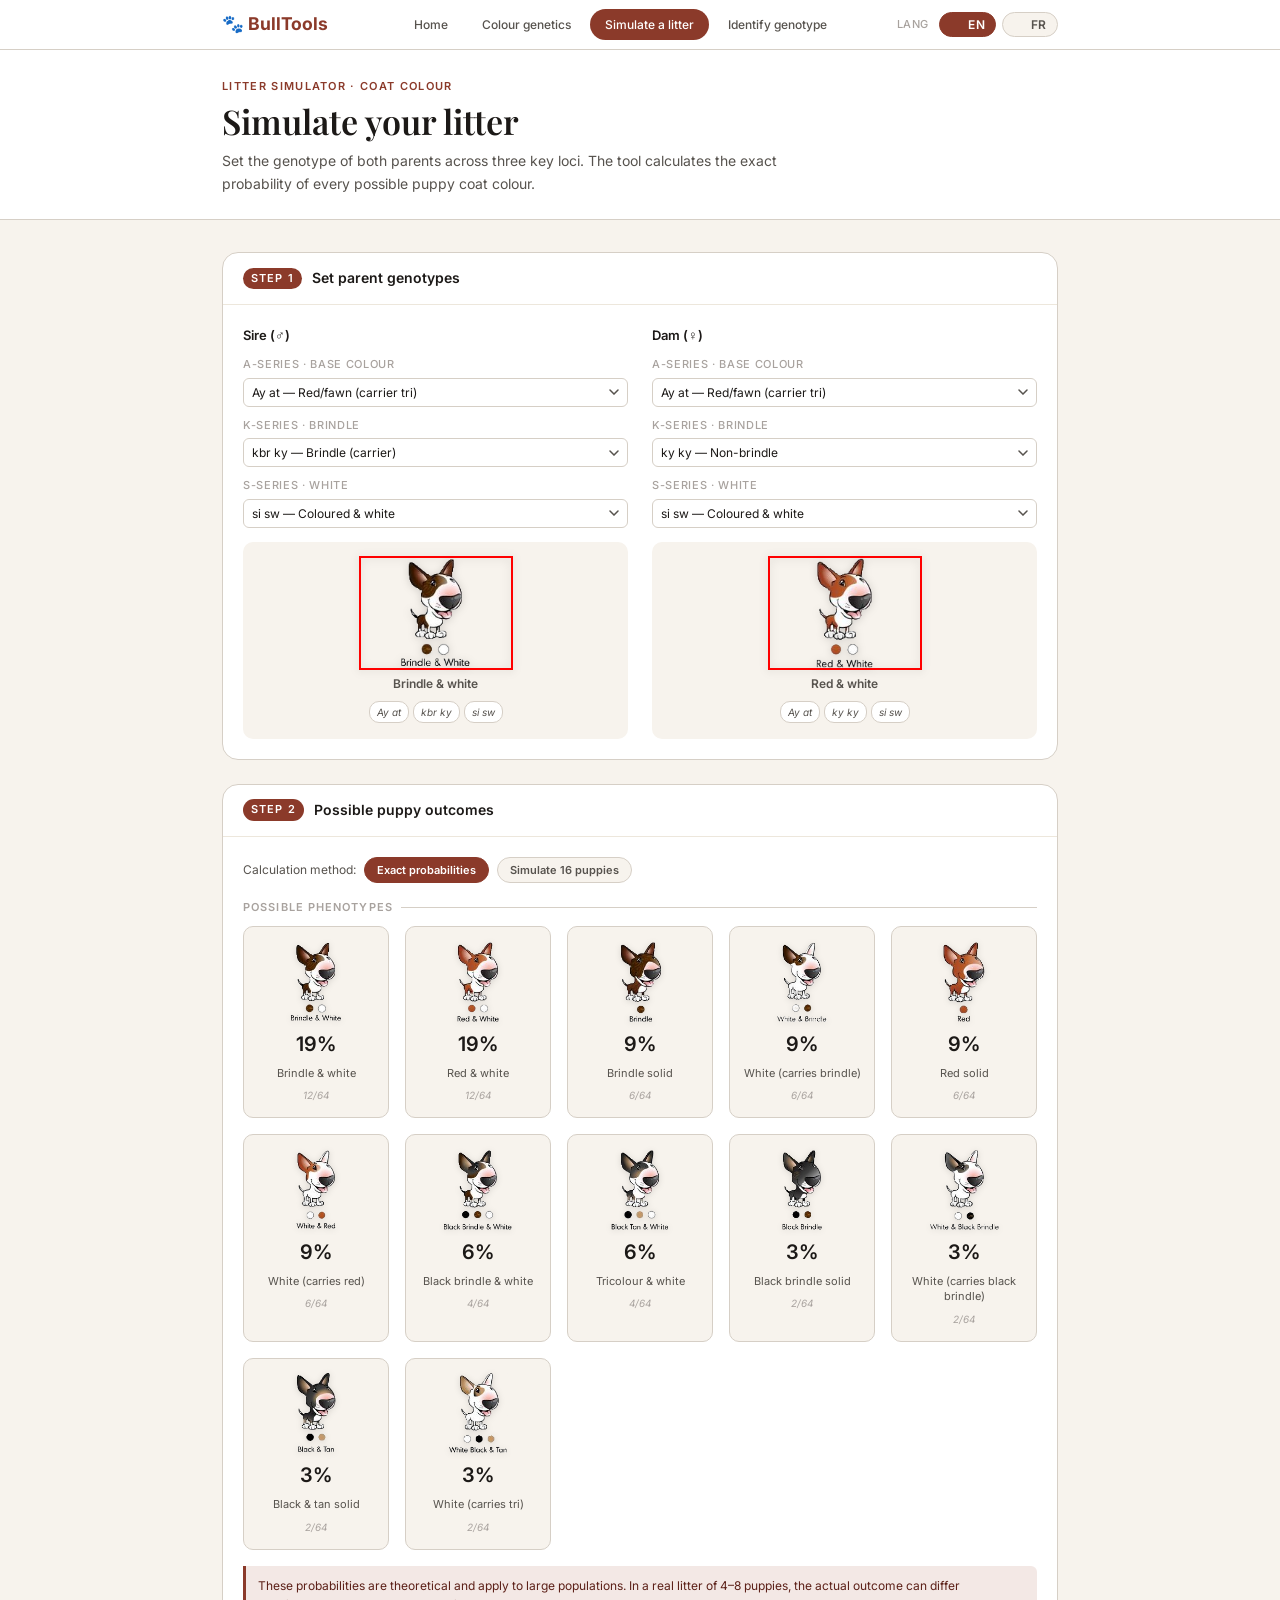
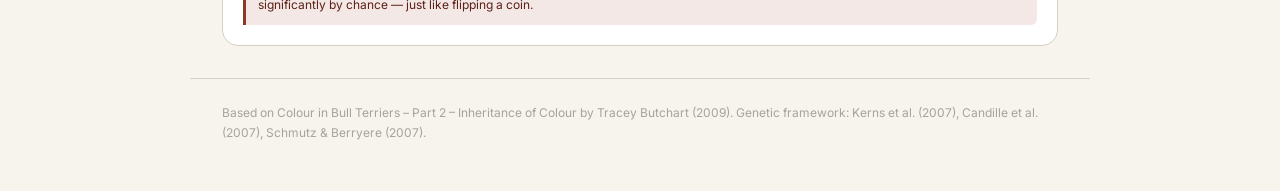
==== commit a6ec7ee9: "Add files via upload" ====
--- a/cross.html
+++ b/cross.html
@@ -14,11 +14,13 @@
 <div class="top-bar">
   <div class="top-bar-inner">
 
-  <a href="index.html" class="brand">
-    🐾 BullTools
-  </a>
+    <!-- ✅ BRAND -->
+    <a href="index.html" class="brand">
+      🐾 BullTools
+    </a>
 
     <nav class="nav-links">
+      <a class="nav-link" href="index.html">Home</a>
       <a class="nav-link" href="genetics.html" id="nav-genetics"></a>
       <a class="nav-link active" href="cross.html" id="nav-litter"></a>
       <a class="nav-link" href="reverse.html" id="nav-reverse"></a>
